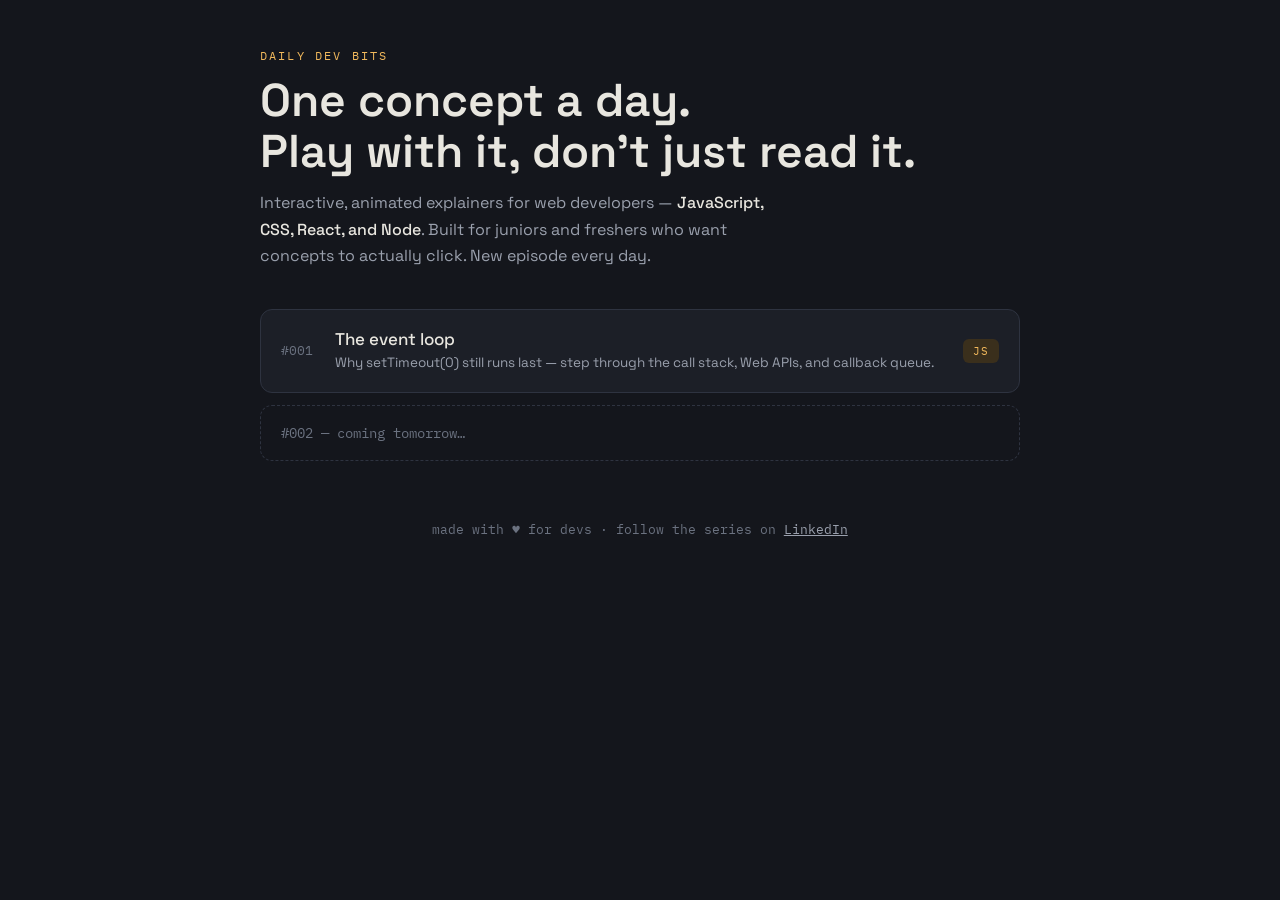
==== index.html @ 380e216b "Add interactive explainer for JavaScript event loop with HTML, CSS, and JS files" ====
<!DOCTYPE html>
<html lang="en">
<head>
<meta charset="UTF-8">
<meta name="viewport" content="width=device-width, initial-scale=1.0">
<title>Daily Dev Bits — Interactive web dev concepts</title>
<meta name="description" content="One web development concept a day, explained interactively. JavaScript, CSS, React, Node — play with the concepts, don't just read them.">
<link rel="preconnect" href="https://fonts.googleapis.com">
<link href="https://fonts.googleapis.com/css2?family=Space+Grotesk:wght@400;500;600&family=IBM+Plex+Mono:wght@400;500&display=swap" rel="stylesheet">
<style>
  :root{
    --bg:#14161c; --panel:#1c1f27; --line:#2e3340;
    --text:#e8e6df; --dim:#9aa0ad; --faint:#6b7280;
    --js:#f2b95c; --css:#8ab4f8; --react:#5ecfb0; --node:#b3a4f5;
  }
  *{box-sizing:border-box; margin:0; padding:0;}
  body{
    background:var(--bg); color:var(--text);
    font-family:'Space Grotesk',system-ui,sans-serif;
    min-height:100vh; padding:48px 20px 80px;
    display:flex; flex-direction:column; align-items:center;
  }
  .wrap{width:100%; max-width:760px;}
  .eyebrow{
    font-family:'IBM Plex Mono',monospace; font-size:12px; letter-spacing:.18em;
    text-transform:uppercase; color:var(--js); margin-bottom:12px;
  }
  h1{font-size:clamp(30px,6vw,46px); font-weight:600; line-height:1.1; margin-bottom:14px;}
  .sub{color:var(--dim); font-size:16px; line-height:1.65; max-width:52ch; margin-bottom:40px;}
  .sub strong{color:var(--text); font-weight:500;}
  .list{display:flex; flex-direction:column; gap:12px;}
  a.card{
    display:flex; align-items:center; gap:16px;
    background:var(--panel); border:1px solid var(--line); border-radius:12px;
    padding:18px 20px; text-decoration:none; color:var(--text);
    transition:border-color .15s, transform .15s;
  }
  a.card:hover{border-color:var(--faint); transform:translateX(4px);}
  a.card:focus-visible{outline:2px solid var(--css); outline-offset:2px;}
  .num{
    font-family:'IBM Plex Mono',monospace; font-size:13px; color:var(--faint);
    min-width:38px;
  }
  .card-body{flex:1;}
  .card-title{font-size:17px; font-weight:500; margin-bottom:3px;}
  .card-desc{font-size:13.5px; color:var(--dim); line-height:1.5;}
  .tag{
    font-family:'IBM Plex Mono',monospace; font-size:10.5px; letter-spacing:.1em;
    text-transform:uppercase; padding:5px 10px; border-radius:6px; white-space:nowrap;
  }
  .tag.js{color:var(--js); background:#3a2f1c;}
  .tag.css{color:var(--css); background:#1f2c42;}
  .tag.react{color:var(--react); background:#1c352e;}
  .tag.node{color:var(--node); background:#2a2542;}
  .soon{
    border:1px dashed var(--line); border-radius:12px; padding:18px 20px;
    color:var(--faint); font-size:14px; font-family:'IBM Plex Mono',monospace;
  }
  footer{margin-top:56px; color:var(--faint); font-size:12.5px; font-family:'IBM Plex Mono',monospace; text-align:center; line-height:2;}
  footer a{color:var(--dim);}
</style>
</head>
<body>
<div class="wrap">
  <p class="eyebrow">Daily dev bits</p>
  <h1>One concept a day.<br>Play with it, don't just read it.</h1>
  <p class="sub">Interactive, animated explainers for web developers — <strong>JavaScript, CSS, React, and Node</strong>. Built for juniors and freshers who want concepts to actually click. New episode every day.</p>

  <div class="list">
    <a class="card" href="001-event-loop/">
      <span class="num">#001</span>
      <span class="card-body">
        <span class="card-title" style="display:block;">The event loop</span>
        <span class="card-desc" style="display:block;">Why setTimeout(0) still runs last — step through the call stack, Web APIs, and callback queue.</span>
      </span>
      <span class="tag js">JS</span>
    </a>
    <div class="soon">#002 — coming tomorrow…</div>
  </div>

  <footer>
    made with ♥ for devs · follow the series on <a href="https://www.linkedin.com/">LinkedIn</a>
  </footer>
</div>
</body>
</html>
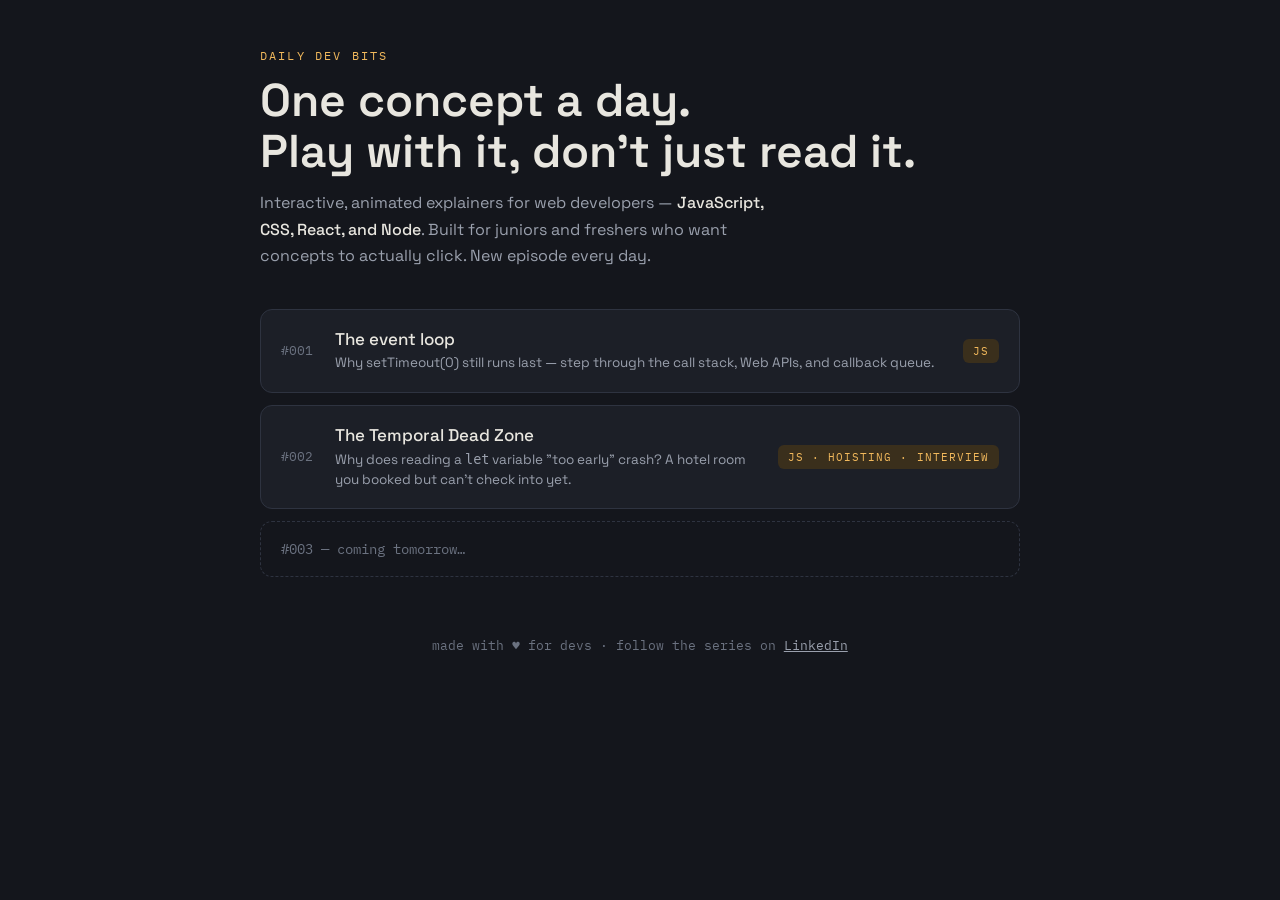
==== commit d588dbe7: "Add episode 002: The Temporal Dead Zone with interactive demo and update README" ====
--- a/index.html
+++ b/index.html
@@ -75,7 +75,15 @@
       </span>
       <span class="tag js">JS</span>
     </a>
-    <div class="soon">#002 — coming tomorrow…</div>
+    <a class="card" href="002-temporal-dead-zone/index.html">
+      <span class="num">#002</span>
+      <span class="card-body">
+        <span class="card-title" style="display:block;">The Temporal Dead Zone</span>
+        <span class="card-desc" style="display:block;">Why does reading a <code>let</code> variable "too early" crash? A hotel room you booked but can't check into yet.</span>
+      </span>
+      <span class="tag js">JS · hoisting · interview</span>
+    </a>
+    <div class="soon">#003 — coming tomorrow…</div>
   </div>
 
   <footer>
